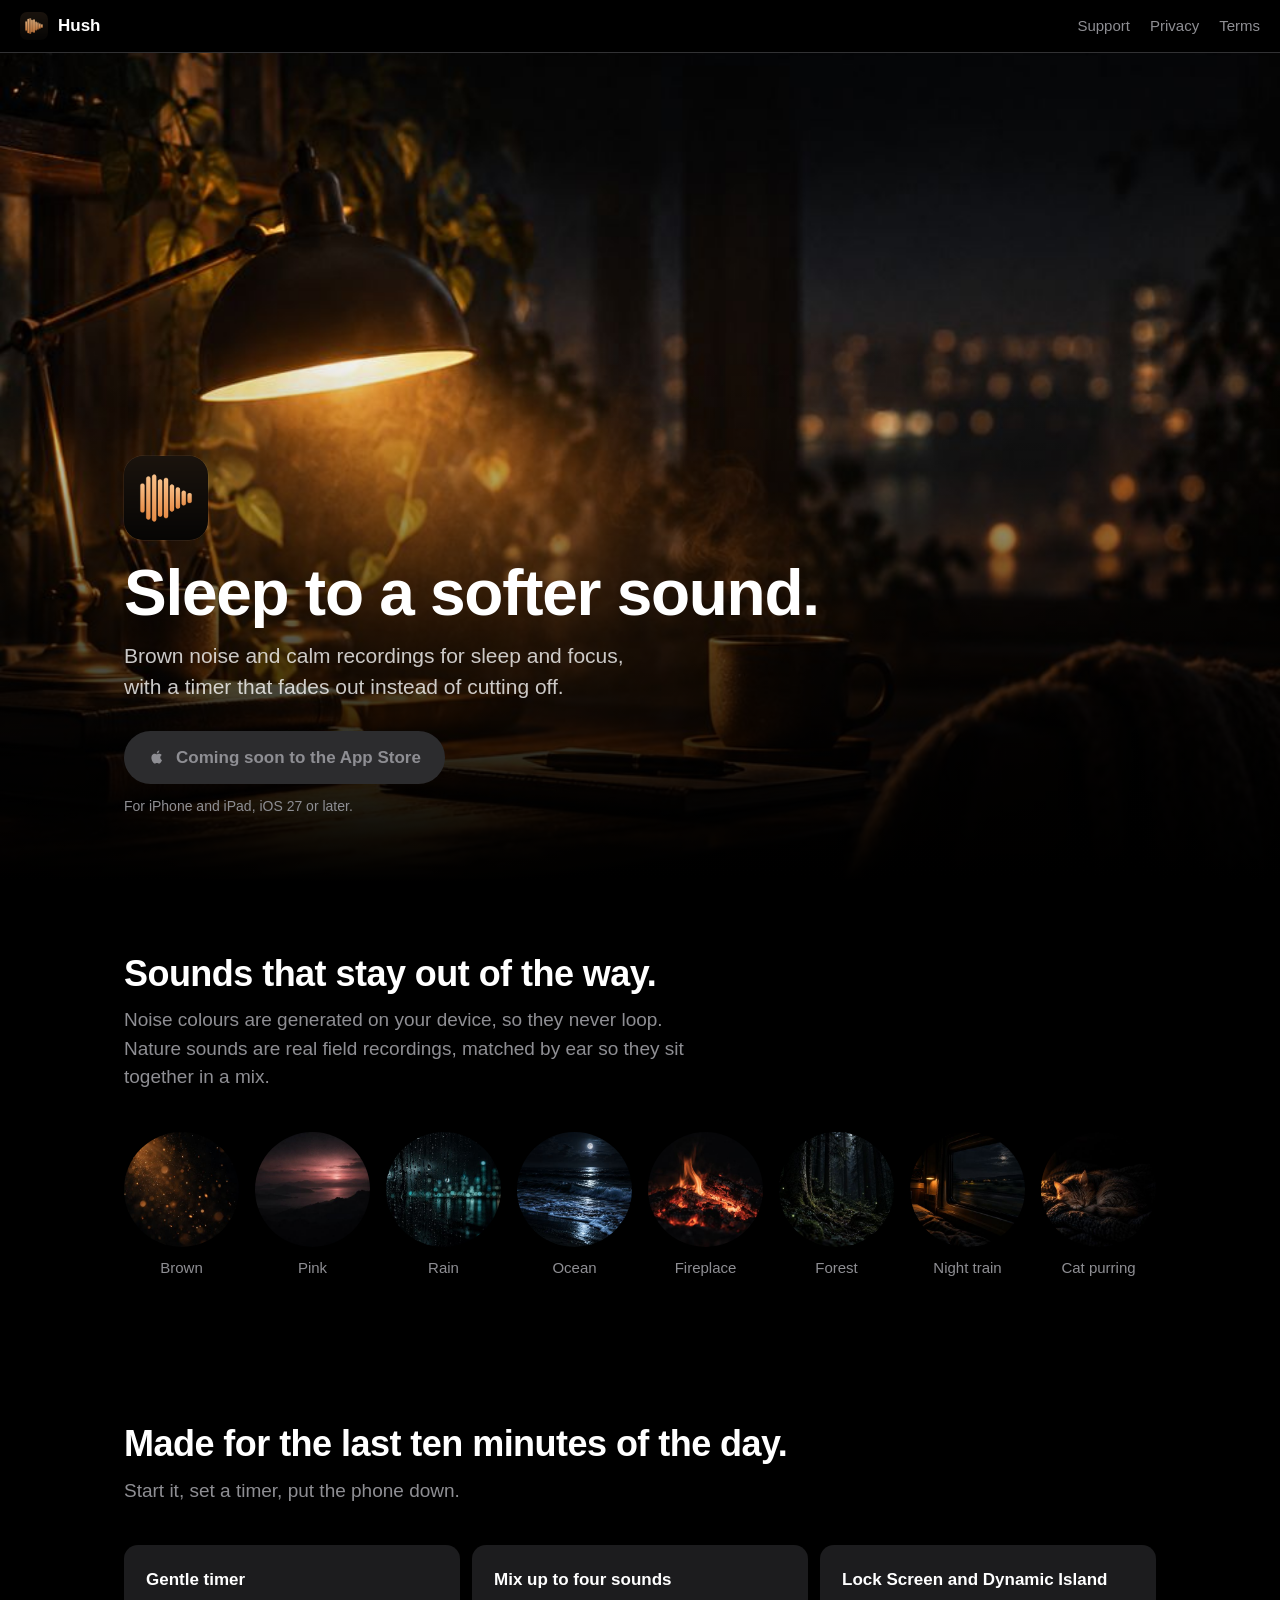
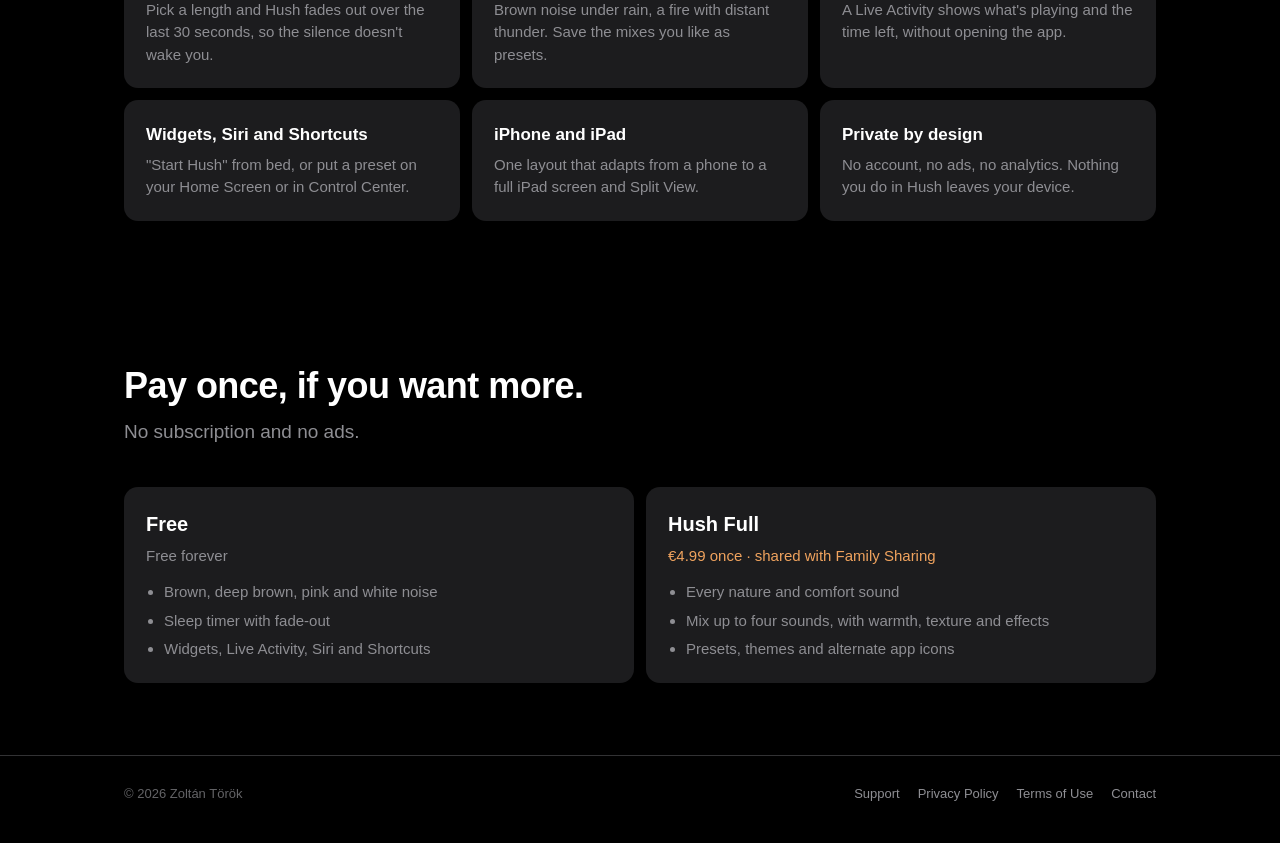
==== index.html @ 15db0264 "feat: add Hush landing, privacy, terms and support pages Co-Authored-By: Claude Opus 5.5 <noreply@an" ====
<!doctype html>
<html lang="en">
<head>
<meta charset="utf-8">
<meta name="viewport" content="width=device-width, initial-scale=1, viewport-fit=cover">
<title>Hush · Brown noise for sleep</title>
<meta name="description" content="Brown, pink and white noise plus calm nature recordings for sleep and focus. No account, no tracking, no subscription. For iPhone and iPad.">
<meta name="theme-color" content="#000000">
<meta property="og:title" content="Hush · Brown noise for sleep">
<meta property="og:description" content="Brown noise and calm sounds for sleep and focus. No account, no tracking, no subscription.">
<meta property="og:image" content="assets/hero.jpg">
<link rel="icon" type="image/png" sizes="32x32" href="assets/favicon-32.png">
<link rel="apple-touch-icon" href="assets/apple-touch-icon.png">
<link rel="stylesheet" href="assets/site.css">
</head>
<body>
<header class="nav">
  <a class="brand" href="./"><img src="assets/icon-256.png" alt=""><span>Hush</span></a>
  <nav><ul>
    <li><a href="support/">Support</a></li>
    <li><a href="privacy/">Privacy</a></li>
    <li><a href="terms/">Terms</a></li>
  </ul></nav>
</header>

<main>
  <section class="hero">
    <img class="bg" src="assets/hero.jpg" alt="" width="960" height="1440">
    <div class="hero-inner">
      <img class="hero-icon" src="assets/icon-256.png" alt="Hush app icon" width="84" height="84">
      <h1>Sleep to a softer sound.</h1>
      <p>Brown noise and calm recordings for sleep and focus, with a timer that fades out instead of cutting off.</p>
      <a class="btn" aria-disabled="true">
        <svg viewBox="0 0 24 24" fill="currentColor" aria-hidden="true"><path d="M16.37 12.6c-.02-2.2 1.8-3.26 1.88-3.31-1.02-1.5-2.62-1.7-3.19-1.72-1.36-.14-2.65.8-3.34.8-.69 0-1.75-.78-2.88-.76-1.48.02-2.85.86-3.61 2.19-1.54 2.67-.39 6.63 1.11 8.8.73 1.06 1.6 2.25 2.75 2.21 1.1-.04 1.52-.71 2.85-.71 1.33 0 1.71.71 2.88.69 1.19-.02 1.94-1.08 2.66-2.15.84-1.23 1.19-2.42 1.21-2.48-.03-.01-2.31-.89-2.32-3.53zM14.18 6.13c.61-.74 1.02-1.76.91-2.78-.88.04-1.94.59-2.57 1.32-.56.65-1.06 1.69-.93 2.69.98.08 1.98-.5 2.59-1.23z"/></svg>
        Coming soon to the App Store
      </a>
      <span class="btn-note">For iPhone and iPad, iOS 27 or later.</span>
    </div>
  </section>

  <section class="section">
    <h2>Sounds that stay out of the way.</h2>
    <p class="lead">Noise colours are generated on your device, so they never loop. Nature sounds are real field recordings, matched by ear so they sit together in a mix.</p>
    <div class="sounds">
      <div class="sound"><img src="assets/brown.jpg" alt="" loading="lazy">Brown</div>
      <div class="sound"><img src="assets/pink.jpg" alt="" loading="lazy">Pink</div>
      <div class="sound"><img src="assets/rain.jpg" alt="" loading="lazy">Rain</div>
      <div class="sound"><img src="assets/ocean.jpg" alt="" loading="lazy">Ocean</div>
      <div class="sound"><img src="assets/fireplace.jpg" alt="" loading="lazy">Fireplace</div>
      <div class="sound"><img src="assets/forest.jpg" alt="" loading="lazy">Forest</div>
      <div class="sound"><img src="assets/train.jpg" alt="" loading="lazy">Night train</div>
      <div class="sound"><img src="assets/purr.jpg" alt="" loading="lazy">Cat purring</div>
    </div>
  </section>

  <section class="section">
    <h2>Made for the last ten minutes of the day.</h2>
    <p class="lead">Start it, set a timer, put the phone down.</p>
    <div class="features">
      <div class="card"><h3>Gentle timer</h3><p>Pick a length and Hush fades out over the last 30 seconds, so the silence doesn't wake you.</p></div>
      <div class="card"><h3>Mix up to four sounds</h3><p>Brown noise under rain, a fire with distant thunder. Save the mixes you like as presets.</p></div>
      <div class="card"><h3>Lock Screen and Dynamic Island</h3><p>A Live Activity shows what's playing and the time left, without opening the app.</p></div>
      <div class="card"><h3>Widgets, Siri and Shortcuts</h3><p>"Start Hush" from bed, or put a preset on your Home Screen or in Control Center.</p></div>
      <div class="card"><h3>iPhone and iPad</h3><p>One layout that adapts from a phone to a full iPad screen and Split View.</p></div>
      <div class="card"><h3>Private by design</h3><p>No account, no ads, no analytics. Nothing you do in Hush leaves your device.</p></div>
    </div>
  </section>

  <section class="section">
    <h2>Pay once, if you want more.</h2>
    <p class="lead">No subscription and no ads.</p>
    <div class="price">
      <div class="card">
        <h3>Free</h3>
        <div class="amount">Free forever</div>
        <ul>
          <li>Brown, deep brown, pink and white noise</li>
          <li>Sleep timer with fade-out</li>
          <li>Widgets, Live Activity, Siri and Shortcuts</li>
        </ul>
      </div>
      <div class="card full">
        <h3>Hush Full</h3>
        <div class="amount">€4.99 once · shared with Family Sharing</div>
        <ul>
          <li>Every nature and comfort sound</li>
          <li>Mix up to four sounds, with warmth, texture and effects</li>
          <li>Presets, themes and alternate app icons</li>
        </ul>
      </div>
    </div>
  </section>
</main>

<footer><div class="inner">
  <span>© 2026 Zoltán Török</span>
  <nav><a href="support/">Support</a><a href="privacy/">Privacy Policy</a><a href="terms/">Terms of Use</a><a href="mailto:contact@zt-mobile.dev">Contact</a></nav>
</div></footer>
</body>
</html>
---- assets/site.css ----
:root {
  color-scheme: dark;
  --bg: #000;
  --surface: #1c1c1e;
  --surface-2: #2c2c2e;
  --separator: rgba(84, 84, 88, 0.6);
  --text: #fff;
  --text-2: #8e8e93;
  --text-3: #636366;
  --ember: #f0a35e;
  --radius: 14px;
  --max: 680px;
  --font: -apple-system, BlinkMacSystemFont, "SF Pro Text", "SF Pro Display", "Helvetica Neue", Helvetica, Arial, sans-serif;
}

* { box-sizing: border-box; }
html { -webkit-text-size-adjust: 100%; }
body {
  margin: 0;
  background: var(--bg);
  color: var(--text);
  font: 17px/1.5 var(--font);
  -webkit-font-smoothing: antialiased;
}
a { color: var(--ember); text-decoration: none; }
a:hover { text-decoration: underline; }
img { display: block; max-width: 100%; }

/* Header */
.nav {
  position: sticky; top: 0; z-index: 10;
  display: flex; align-items: center; justify-content: space-between;
  gap: 16px; padding: 12px 20px;
  background: rgba(0, 0, 0, 0.72);
  -webkit-backdrop-filter: saturate(180%) blur(20px);
  backdrop-filter: saturate(180%) blur(20px);
  border-bottom: 0.5px solid var(--separator);
}
.brand { display: flex; align-items: center; gap: 10px; color: var(--text); font-weight: 600; font-size: 17px; }
.brand:hover { text-decoration: none; }
.brand img { width: 28px; height: 28px; border-radius: 7px; }
.nav ul { display: flex; gap: 20px; list-style: none; margin: 0; padding: 0; font-size: 15px; }
.nav ul a { color: var(--text-2); }
.nav ul a:hover, .nav ul a[aria-current="page"] { color: var(--text); text-decoration: none; }

/* Hero */
.hero { position: relative; min-height: min(92vh, 860px); display: flex; align-items: flex-end; overflow: hidden; }
.hero picture, .hero > img { position: absolute; inset: 0; }
.hero img.bg { width: 100%; height: 100%; object-fit: cover; object-position: 30% 75%; }
.hero::after {
  content: ""; position: absolute; inset: 0;
  background: linear-gradient(180deg, rgba(0,0,0,0) 35%, rgba(0,0,0,0.65) 70%, #000 100%);
}
.hero-inner { position: relative; z-index: 1; width: 100%; max-width: 1080px; margin: 0 auto; padding: 0 24px 64px; }
.hero-icon { width: 84px; height: 84px; border-radius: 19px; margin-bottom: 20px; box-shadow: 0 0 0 0.5px rgba(255,255,255,0.12); }
.hero h1 { font-size: clamp(40px, 7vw, 64px); line-height: 1.05; letter-spacing: -0.02em; margin: 0 0 12px; font-weight: 700; }
.hero p { font-size: clamp(18px, 2.4vw, 21px); color: rgba(255,255,255,0.78); margin: 0 0 28px; max-width: 520px; }

.btn {
  display: inline-flex; align-items: center; gap: 10px;
  padding: 14px 24px; border-radius: 999px;
  background: #fff; color: #000; font-weight: 600; font-size: 17px;
}
.btn:hover { text-decoration: none; opacity: 0.88; }
.btn svg { width: 18px; height: 18px; }
.btn[aria-disabled="true"] { background: var(--surface-2); color: var(--text-2); cursor: default; }
.btn-note { display: block; margin-top: 12px; font-size: 14px; color: var(--text-2); }

/* Sections */
.section { max-width: 1080px; margin: 0 auto; padding: 72px 24px; }
.section h2 { font-size: clamp(28px, 4vw, 36px); letter-spacing: -0.015em; line-height: 1.15; margin: 0 0 12px; }
.section > p.lead { color: var(--text-2); font-size: 19px; max-width: 600px; margin: 0 0 40px; }

.sounds { display: grid; grid-template-columns: repeat(8, 1fr); gap: 24px 16px; }
@media (max-width: 900px) { .sounds { grid-template-columns: repeat(4, 1fr); } }
.sound { text-align: center; font-size: 15px; color: var(--text-2); }
.sound img { width: 100%; aspect-ratio: 1; border-radius: 50%; object-fit: cover; margin-bottom: 10px; }

.features { display: grid; grid-template-columns: repeat(3, 1fr); gap: 12px; }
@media (max-width: 900px) { .features { grid-template-columns: repeat(2, 1fr); } }
@media (max-width: 600px) { .features { grid-template-columns: 1fr; } }
.card { background: var(--surface); border-radius: var(--radius); padding: 22px; }
.card h3 { margin: 0 0 6px; font-size: 17px; font-weight: 600; }
.card p { margin: 0; color: var(--text-2); font-size: 15px; }

.price { display: grid; grid-template-columns: repeat(auto-fit, minmax(260px, 1fr)); gap: 12px; }
.price .card h3 { font-size: 20px; }
.price .amount { font-size: 15px; color: var(--text-2); margin-bottom: 14px; }
.price .full .amount { color: var(--ember); }
.price ul { margin: 0; padding-left: 18px; color: var(--text-2); font-size: 15px; }
.price li + li { margin-top: 6px; }

/* Documents */
.doc { max-width: var(--max); margin: 0 auto; padding: 56px 24px 80px; }
.doc h1 { font-size: clamp(32px, 5vw, 40px); letter-spacing: -0.02em; line-height: 1.1; margin: 0 0 8px; }
.doc .meta { color: var(--text-2); font-size: 15px; margin: 0 0 32px; }
.doc h2 { font-size: 22px; margin: 40px 0 10px; letter-spacing: -0.01em; }
.doc h3 { font-size: 17px; margin: 24px 0 6px; }
.doc p, .doc li { color: rgba(255,255,255,0.86); }
.doc ul { padding-left: 20px; }
.doc li + li { margin-top: 6px; }
.summary { background: var(--surface); border-radius: var(--radius); padding: 20px 22px; margin: 0 0 8px; }
.summary p { margin: 0; }
.summary ul { margin: 10px 0 0; }

.faq details { background: var(--surface); border-radius: var(--radius); margin: 0 0 10px; }
.faq summary { cursor: pointer; padding: 16px 20px; font-weight: 600; list-style: none; display: flex; justify-content: space-between; gap: 12px; }
.faq summary::-webkit-details-marker { display: none; }
.faq summary::after { content: "+"; color: var(--text-2); font-weight: 400; font-size: 20px; line-height: 1; }
.faq details[open] summary::after { content: "−"; }
.faq details > div { padding: 0 20px 16px; color: var(--text-2); }
.faq details > div p { margin: 0 0 8px; color: var(--text-2); }

.contact { background: var(--surface); border-radius: var(--radius); padding: 22px; margin-top: 32px; }
.contact p { margin: 0 0 6px; }
.contact .email { font-size: 20px; font-weight: 600; }

/* Footer */
footer { border-top: 0.5px solid var(--separator); color: var(--text-3); font-size: 13px; }
footer .inner { max-width: 1080px; margin: 0 auto; padding: 28px 24px 40px; display: flex; flex-wrap: wrap; justify-content: space-between; gap: 12px; }
footer nav { display: flex; gap: 18px; flex-wrap: wrap; }
footer a { color: var(--text-2); }

@media (max-width: 520px) {
  .nav { padding: 10px 16px; }
  .nav ul { gap: 14px; font-size: 14px; }
  .nav .brand span { display: none; }
  .hero-inner, .section, .doc { padding-left: 16px; padding-right: 16px; }
  .sounds { gap: 18px 12px; }
}
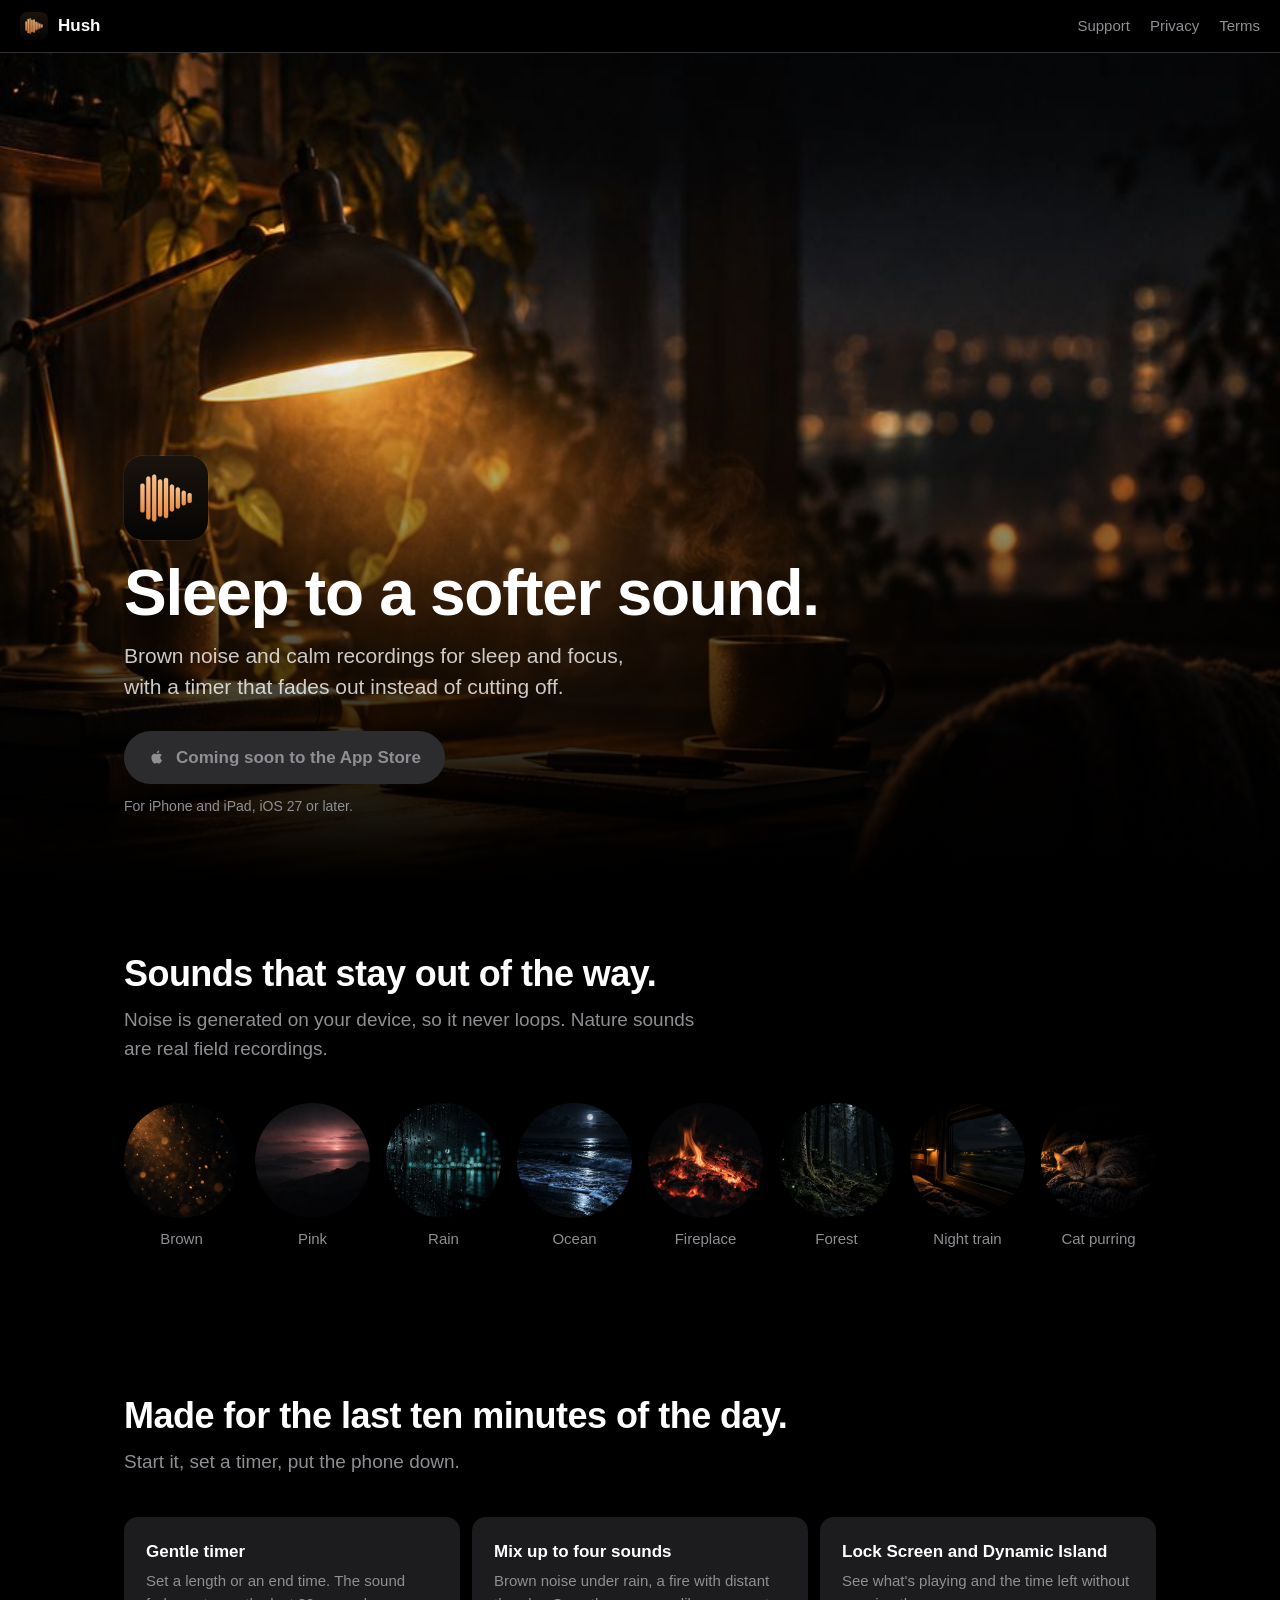
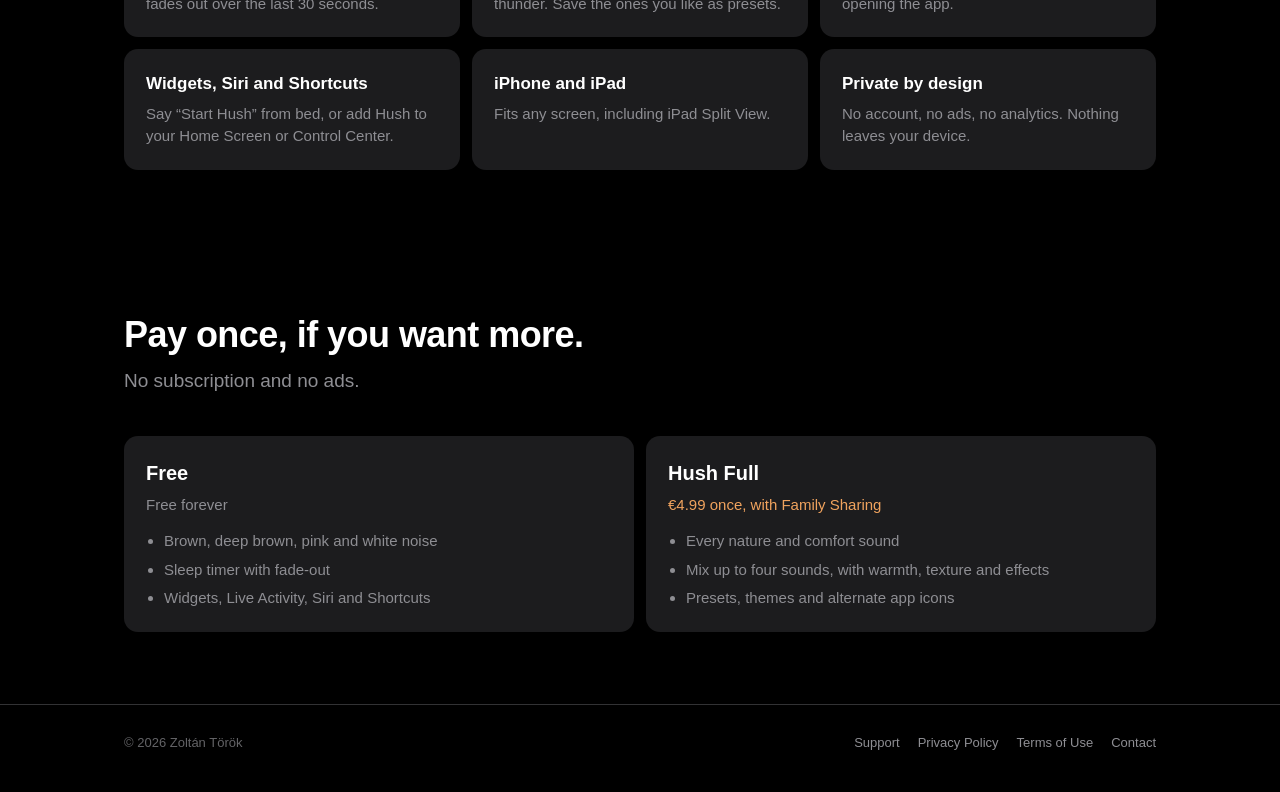
==== commit 13a2a1d0: "chore(copy): tighten site text Co-Authored-By: Claude Opus 5.5 <noreply@anthropic.com> Claude-Sessio" ====
--- a/index.html
+++ b/index.html
@@ -3,10 +3,10 @@
 <head>
 <meta charset="utf-8">
 <meta name="viewport" content="width=device-width, initial-scale=1, viewport-fit=cover">
-<title>Hush · Brown noise for sleep</title>
-<meta name="description" content="Brown, pink and white noise plus calm nature recordings for sleep and focus. No account, no tracking, no subscription. For iPhone and iPad.">
+<title>Hush: Brown noise for sleep</title>
+<meta name="description" content="Brown, pink and white noise and nature recordings for sleep and focus. No account, no tracking, no subscription. For iPhone and iPad.">
 <meta name="theme-color" content="#000000">
-<meta property="og:title" content="Hush · Brown noise for sleep">
+<meta property="og:title" content="Hush: Brown noise for sleep">
 <meta property="og:description" content="Brown noise and calm sounds for sleep and focus. No account, no tracking, no subscription.">
 <meta property="og:image" content="assets/hero.jpg">
 <link rel="icon" type="image/png" sizes="32x32" href="assets/favicon-32.png">
@@ -40,7 +40,7 @@
 
   <section class="section">
     <h2>Sounds that stay out of the way.</h2>
-    <p class="lead">Noise colours are generated on your device, so they never loop. Nature sounds are real field recordings, matched by ear so they sit together in a mix.</p>
+    <p class="lead">Noise is generated on your device, so it never loops. Nature sounds are real field recordings.</p>
     <div class="sounds">
       <div class="sound"><img src="assets/brown.jpg" alt="" loading="lazy">Brown</div>
       <div class="sound"><img src="assets/pink.jpg" alt="" loading="lazy">Pink</div>
@@ -57,12 +57,12 @@
     <h2>Made for the last ten minutes of the day.</h2>
     <p class="lead">Start it, set a timer, put the phone down.</p>
     <div class="features">
-      <div class="card"><h3>Gentle timer</h3><p>Pick a length and Hush fades out over the last 30 seconds, so the silence doesn't wake you.</p></div>
-      <div class="card"><h3>Mix up to four sounds</h3><p>Brown noise under rain, a fire with distant thunder. Save the mixes you like as presets.</p></div>
-      <div class="card"><h3>Lock Screen and Dynamic Island</h3><p>A Live Activity shows what's playing and the time left, without opening the app.</p></div>
-      <div class="card"><h3>Widgets, Siri and Shortcuts</h3><p>"Start Hush" from bed, or put a preset on your Home Screen or in Control Center.</p></div>
-      <div class="card"><h3>iPhone and iPad</h3><p>One layout that adapts from a phone to a full iPad screen and Split View.</p></div>
-      <div class="card"><h3>Private by design</h3><p>No account, no ads, no analytics. Nothing you do in Hush leaves your device.</p></div>
+      <div class="card"><h3>Gentle timer</h3><p>Set a length or an end time. The sound fades out over the last 30 seconds.</p></div>
+      <div class="card"><h3>Mix up to four sounds</h3><p>Brown noise under rain, a fire with distant thunder. Save the ones you like as presets.</p></div>
+      <div class="card"><h3>Lock Screen and Dynamic Island</h3><p>See what's playing and the time left without opening the app.</p></div>
+      <div class="card"><h3>Widgets, Siri and Shortcuts</h3><p>Say “Start Hush” from bed, or add Hush to your Home Screen or Control Center.</p></div>
+      <div class="card"><h3>iPhone and iPad</h3><p>Fits any screen, including iPad Split View.</p></div>
+      <div class="card"><h3>Private by design</h3><p>No account, no ads, no analytics. Nothing leaves your device.</p></div>
     </div>
   </section>
 
@@ -81,7 +81,7 @@
       </div>
       <div class="card full">
         <h3>Hush Full</h3>
-        <div class="amount">€4.99 once · shared with Family Sharing</div>
+        <div class="amount">€4.99 once, with Family Sharing</div>
         <ul>
           <li>Every nature and comfort sound</li>
           <li>Mix up to four sounds, with warmth, texture and effects</li>
